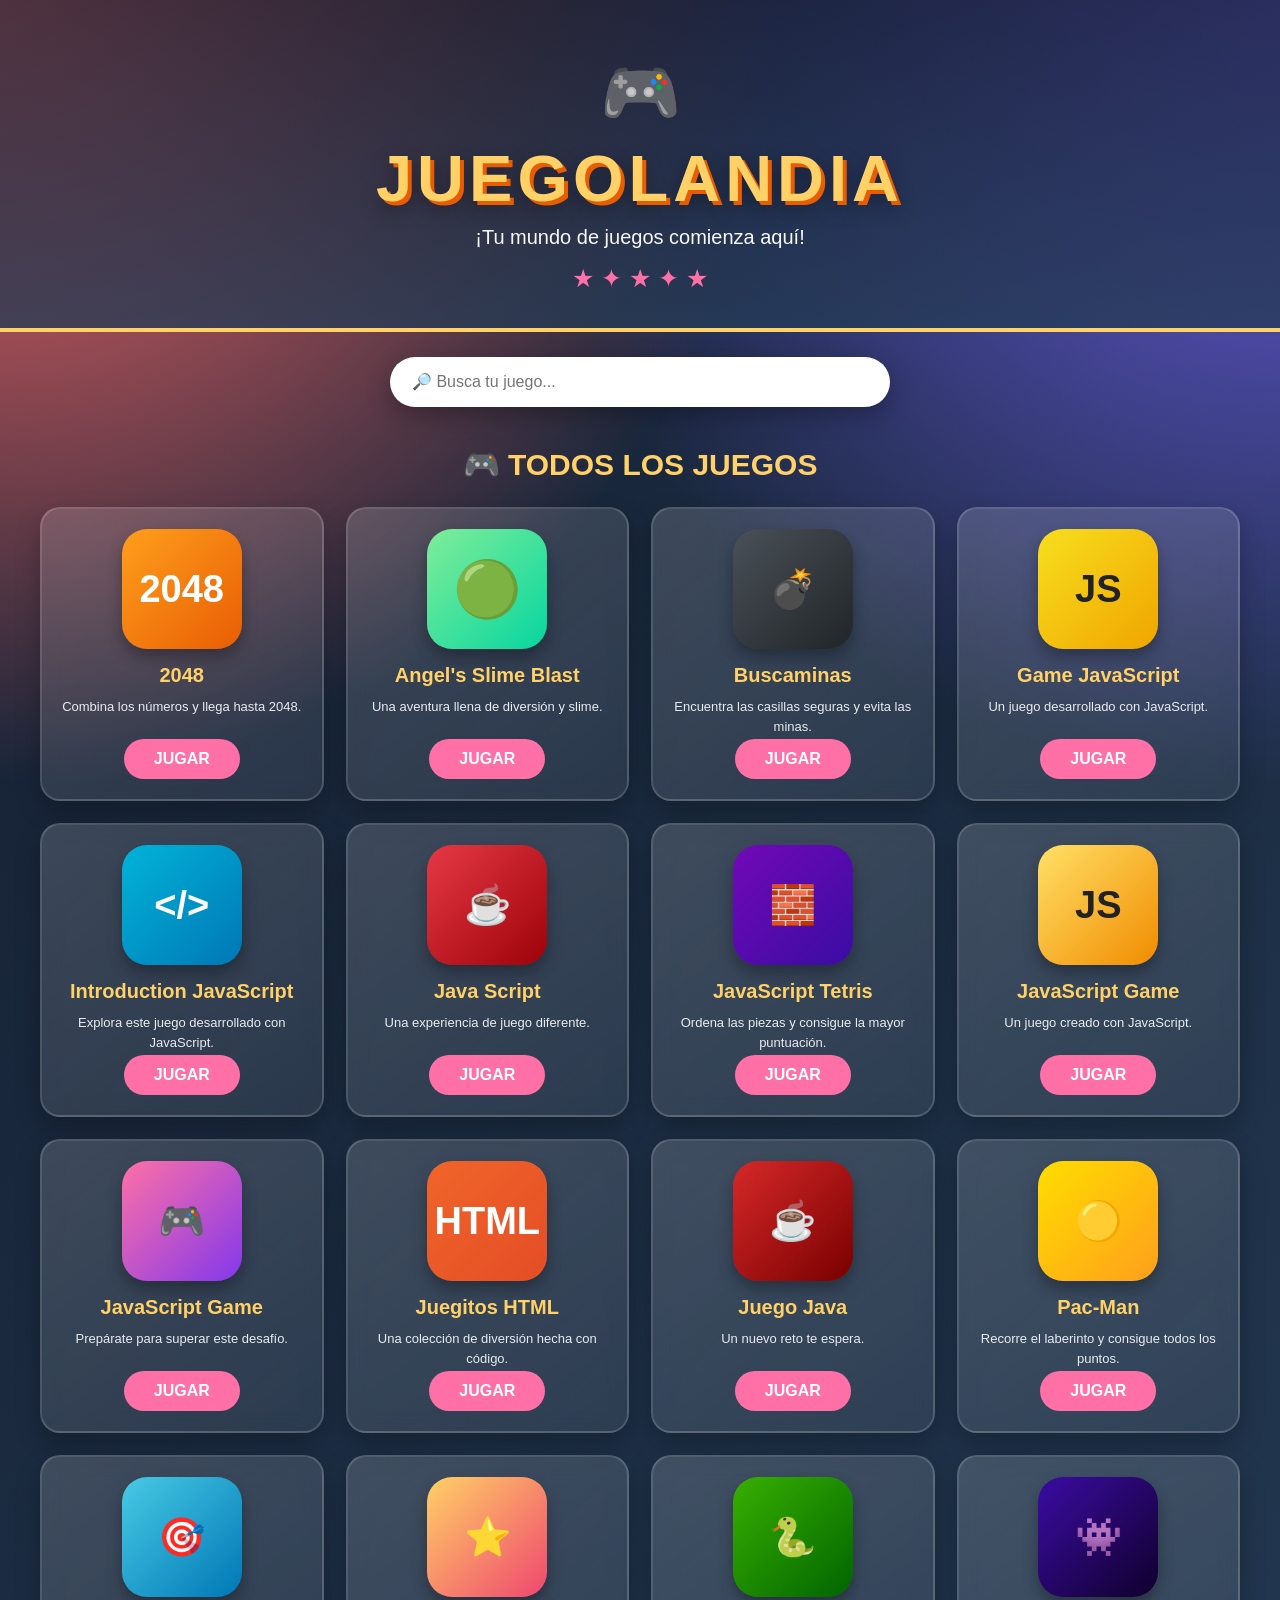
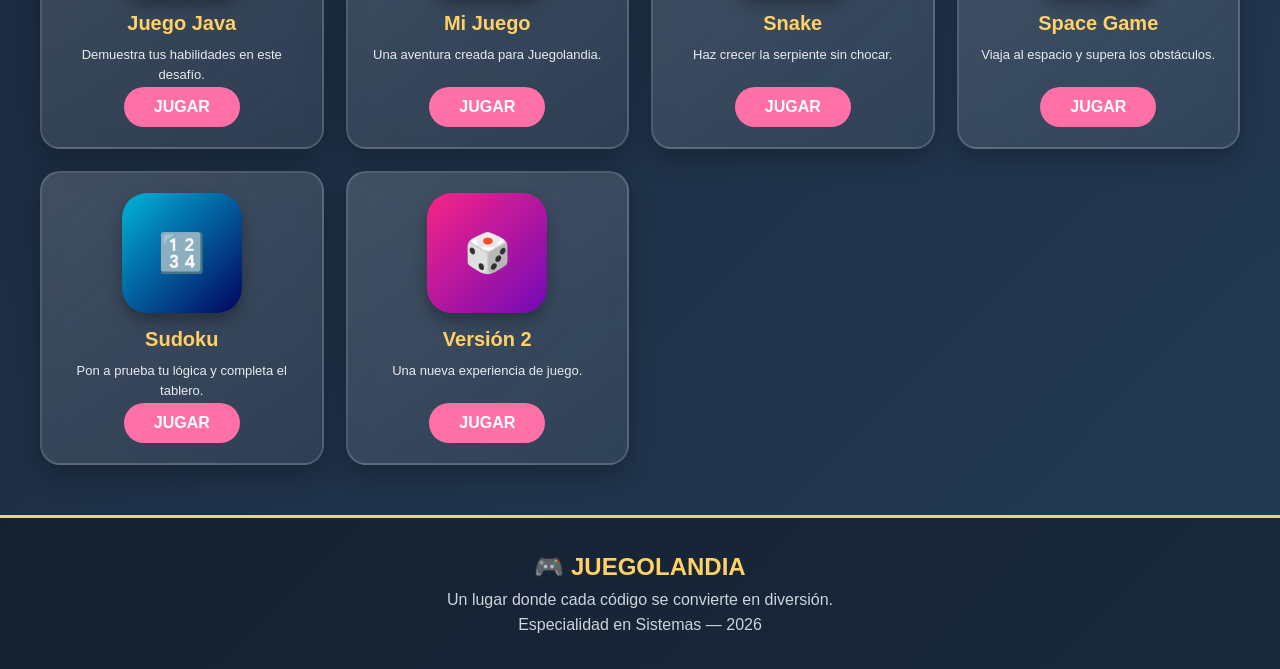
==== index.html @ 983cf113 "actualizacion" ====
<!DOCTYPE html>
<html lang="es">

<head>
    <meta charset="UTF-8">
    <meta name="viewport" content="width=device-width, initial-scale=1.0">

    <title>Juegolandia 🎮</title>

    <link rel="stylesheet" href="style.css">
</head>

<body>

    <!-- ENCABEZADO -->

    <header class="hero">

        <div class="logo">
            🎮
        </div>

        <h1>JUEGOLANDIA</h1>

        <p>
            ¡Tu mundo de juegos comienza aquí!
        </p>

        <div class="decoracion">
            ★ ✦ ★ ✦ ★
        </div>

    </header>


    <!-- BUSCADOR -->

    <section class="buscador">

        <input
            type="text"
            id="buscador"
            placeholder="🔎 Busca tu juego..."
            onkeyup="buscarJuego()"
        >

    </section>


    <!-- JUEGOS -->

    <main class="contenedor">

        <h2>🎮 TODOS LOS JUEGOS</h2>

        <div class="juegos" id="lista-juegos">


            <!-- 2048 -->

            <div class="juego">

                <div class="icono juego-2048">
                    2048
                </div>

                <h3>2048</h3>

                <p>Combina los números y llega hasta 2048.</p>

                <a href="2048_ver2-main/index.html">
                    JUGAR
                </a>

            </div>


            <!-- ANGEL'S SLIME BLAST -->

            <div class="juego">

                <div class="icono slime">
                    🟢
                </div>

                <h3>Angel's Slime Blast</h3>

                <p>Una aventura llena de diversión y slime.</p>

                <a href="Angel's_Slime_Blast-main/index.html">
                    JUGAR
                </a>

            </div>


            <!-- BUSCAMINAS -->

            <div class="juego">

                <div class="icono minas">
                    💣
                </div>

                <h3>Buscaminas</h3>

                <p>Encuentra las casillas seguras y evita las minas.</p>

                <a href="buscaminas-main/index.html">
                    JUGAR
                </a>

            </div>


            <!-- GAME JAVASCRIPT -->

            <div class="juego">

                <div class="icono javascript">
                    JS
                </div>

                <h3>Game JavaScript</h3>

                <p>Un juego desarrollado con JavaScript.</p>

                <a href="Game_JavaScript-main/index.html">
                    JUGAR
                </a>

            </div>


            <!-- INTRODUCTION JAVASCRIPT -->

            <div class="juego">

                <div class="icono codigo">
                    &lt;/&gt;
                </div>

                <h3>Introduction JavaScript</h3>

                <p>Explora este juego desarrollado con JavaScript.</p>

                <a href="introduction_java_script-main/index.html">
                    JUGAR
                </a>

            </div>


            <!-- JAVA SCRIPT -->

            <div class="juego">

                <div class="icono java">
                    ☕
                </div>

                <h3>Java Script</h3>

                <p>Una experiencia de juego diferente.</p>

                <a href="java_script-main/index.html">
                    JUGAR
                </a>

            </div>


            <!-- JAVASCRIPT TETRIS -->

            <div class="juego">

                <div class="icono tetris">
                    🧱
                </div>

                <h3>JavaScript Tetris</h3>

                <p>Ordena las piezas y consigue la mayor puntuación.</p>

                <a href="javascript_tetris-main/index.html">
                    JUGAR
                </a>

            </div>


            <!-- JAVASCRIPT -->

            <div class="juego">

                <div class="icono js">
                    JS
                </div>

                <h3>JavaScript Game</h3>

                <p>Un juego creado con JavaScript.</p>

                <a href="javascript-main/index.html">
                    JUGAR
                </a>

            </div>


            <!-- JAVASCRIPT GAME -->

            <div class="juego">

                <div class="icono gamer">
                    🎮
                </div>

                <h3>JavaScript Game</h3>

                <p>Prepárate para superar este desafío.</p>

                <a href="javascriptgame-main/index.html">
                    JUGAR
                </a>

            </div>


            <!-- JUEGITOS HTML -->

            <div class="juego">

                <div class="icono html">
                    HTML
                </div>

                <h3>Juegitos HTML</h3>

                <p>Una colección de diversión hecha con código.</p>

                <a href="juegitos_html-main/index.html">
                    JUGAR
                </a>

            </div>


            <!-- JUEGO JAVA -->

            <div class="juego">

                <div class="icono java2">
                    ☕
                </div>

                <h3>Juego Java</h3>

                <p>Un nuevo reto te espera.</p>

                <a href="juego_java-main/index.html">
                    JUGAR
                </a>

            </div>


            <!-- PACMAN -->

            <div class="juego">

                <div class="icono pacman">
                    🟡
                </div>

                <h3>Pac-Man</h3>

                <p>Recorre el laberinto y consigue todos los puntos.</p>

                <a href="juego_pacman-main/index.html">
                    JUGAR
                </a>

            </div>


            <!-- JUEGO JAVA -->

            <div class="juego">

                <div class="icono java3">
                    🎯
                </div>

                <h3>Juego Java</h3>

                <p>Demuestra tus habilidades en este desafío.</p>

                <a href="juego-java-main/index.html">
                    JUGAR
                </a>

            </div>


            <!-- MI JUEGO -->

            <div class="juego">

                <div class="icono mi-juego">
                    ⭐
                </div>

                <h3>Mi Juego</h3>

                <p>Una aventura creada para Juegolandia.</p>

                <a href="mi_juego-main/index.html">
                    JUGAR
                </a>

            </div>


            <!-- SNAKE -->

            <div class="juego">

                <div class="icono snake">
                    🐍
                </div>

                <h3>Snake</h3>

                <p>Haz crecer la serpiente sin chocar.</p>

                <a href="Snake-main/index.html">
                    JUGAR
                </a>

            </div>


            <!-- SPACE GAME -->

            <div class="juego">

                <div class="icono espacio">
                    👾
                </div>

                <h3>Space Game</h3>

                <p>Viaja al espacio y supera los obstáculos.</p>

                <a href="space_game-main/index.html">
                    JUGAR
                </a>

            </div>


            <!-- SUDOKU -->

            <div class="juego">

                <div class="icono sudoku">
                    🔢
                </div>

                <h3>Sudoku</h3>

                <p>Pon a prueba tu lógica y completa el tablero.</p>

                <a href="Sudoku-main/index.html">
                    JUGAR
                </a>

            </div>


            <!-- VERSION 2 -->

            <div class="juego">

                <div class="icono version">
                    🎲
                </div>

                <h3>Versión 2</h3>

                <p>Una nueva experiencia de juego.</p>

                <a href="version2_juego-main/index.html">
                    JUGAR
                </a>

            </div>


        </div>

    </main>


    <!-- PIE DE PÁGINA -->

    <footer>

        <h2>🎮 JUEGOLANDIA</h2>

        <p>
            Un lugar donde cada código se convierte en diversión.
        </p>

        <p>
            Especialidad en Sistemas — 2026
        </p>

    </footer>


    <script>

        function buscarJuego() {

            const texto =
                document
                .getElementById("buscador")
                .value
                .toLowerCase();

            const juegos =
                document.querySelectorAll(".juego");

            juegos.forEach(function(juego) {

                const nombre =
                    juego
                    .querySelector("h3")
                    .textContent
                    .toLowerCase();

                if (nombre.includes(texto)) {

                    juego.style.display = "flex";

                } else {

                    juego.style.display = "none";

                }

            });

        }

    </script>

</body>

</html>
---- style.css ----
* {
    margin: 0;
    padding: 0;
    box-sizing: border-box;
}


body {

    font-family: Arial, Helvetica, sans-serif;

    min-height: 100vh;

    background:

        radial-gradient(
            circle at top left,
            #ff6b6b,
            transparent 30%
        ),

        radial-gradient(
            circle at top right,
            #6c5ce7,
            transparent 30%
        ),

        linear-gradient(
            135deg,
            #141e30,
            #243b55
        );

    color: white;

}


/* =========================
   ENCABEZADO
========================= */

.hero {

    text-align: center;

    padding: 55px 20px 35px;

    background:

        linear-gradient(
            rgba(20, 30, 48, 0.75),
            rgba(36, 59, 85, 0.75)
        );

    border-bottom:

        4px solid #ffd166;

}


.logo {

    font-size: 65px;

    animation:

        flotar 2s infinite ease-in-out;

}


@keyframes flotar {

    0% {
        transform: translateY(0);
    }

    50% {
        transform: translateY(-10px);
    }

    100% {
        transform: translateY(0);
    }

}


.hero h1 {

    margin-top: 10px;

    font-size: 65px;

    font-weight: 900;

    letter-spacing: 5px;

    color: #ffd166;

    text-shadow:

        4px 4px 0 #e85d04,

        0 8px 20px rgba(0,0,0,0.4);

}


.hero p {

    margin-top: 10px;

    font-size: 20px;

    color: #f8f9fa;

}


.decoracion {

    margin-top: 15px;

    color: #ff70a6;

    font-size: 25px;

}


/* =========================
   BUSCADOR
========================= */

.buscador {

    display: flex;

    justify-content: center;

    padding: 25px 20px;

}


.buscador input {

    width: 500px;

    max-width: 95%;

    padding: 16px 22px;

    border: none;

    border-radius: 30px;

    outline: none;

    font-size: 16px;

    background: white;

    color: #263238;

    box-shadow:

        0 8px 25px rgba(0,0,0,0.3);

}


/* =========================
   CONTENEDOR
========================= */

.contenedor {

    width: 1200px;

    max-width: 94%;

    margin: auto;

}


.contenedor > h2 {

    text-align: center;

    margin: 15px 0 25px;

    font-size: 30px;

    color: #ffd166;

}


/* =========================
   GRID DE JUEGOS
========================= */

.juegos {

    display: grid;

    grid-template-columns:
        repeat(4, 1fr);

    gap: 22px;

}


/* =========================
   TARJETAS
========================= */

.juego {

    display: flex;

    flex-direction: column;

    align-items: center;

    text-align: center;

    padding: 20px;

    min-height: 290px;

    border-radius: 20px;

    background:

        linear-gradient(
            145deg,
            rgba(255,255,255,0.16),
            rgba(255,255,255,0.07)
        );

    border:

        2px solid rgba(255,255,255,0.15);

    backdrop-filter: blur(10px);

    box-shadow:

        0 10px 25px rgba(0,0,0,0.25);

    transition:

        transform 0.25s,

        box-shadow 0.25s,

        border 0.25s;

}


.juego:hover {

    transform:

        translateY(-10px)

        scale(1.03);

    border-color: #ffd166;

    box-shadow:

        0 18px 35px rgba(0,0,0,0.4),

        0 0 20px rgba(255,209,102,0.2);

}


/* =========================
   ICONOS
========================= */

.icono {

    width: 120px;

    height: 120px;

    border-radius: 25px;

    display: flex;

    justify-content: center;

    align-items: center;

    font-size: 38px;

    font-weight: 900;

    margin-bottom: 15px;

    box-shadow:

        0 8px 15px rgba(0,0,0,0.3);

}


/* COLORES */

.juego-2048 {

    background:
        linear-gradient(
            135deg,
            #ff9f1c,
            #e85d04
        );

}


.slime {

    background:
        linear-gradient(
            135deg,
            #80ed99,
            #06d6a0
        );

    font-size: 55px;

}


.minas {

    background:
        linear-gradient(
            135deg,
            #495057,
            #212529
        );

}


.javascript {

    background:
        linear-gradient(
            135deg,
            #f7df1e,
            #f0a500
        );

    color: #222;

}


.codigo {

    background:
        linear-gradient(
            135deg,
            #00b4d8,
            #0077b6
        );

}


.java {

    background:
        linear-gradient(
            135deg,
            #e63946,
            #9d0208
        );

}


.tetris {

    background:
        linear-gradient(
            135deg,
            #7209b7,
            #3a0ca3
        );

}


.js {

    background:
        linear-gradient(
            135deg,
            #ffe066,
            #f08c00
        );

    color: #222;

}


.gamer {

    background:
        linear-gradient(
            135deg,
            #ff70a6,
            #8338ec
        );

}


.html {

    background:
        linear-gradient(
            135deg,
            #f06529,
            #e44d26
        );

}


.java2 {

    background:
        linear-gradient(
            135deg,
            #d62828,
            #780000
        );

}


.pacman {

    background:
        linear-gradient(
            135deg,
            #ffdd00,
            #ff9f1c
        );

    color: #333;

}


.java3 {

    background:
        linear-gradient(
            135deg,
            #48cae4,
            #0077b6
        );

}


.mi-juego {

    background:
        linear-gradient(
            135deg,
            #ffd166,
            #ef476f
        );

}


.snake {

    background:
        linear-gradient(
            135deg,
            #38b000,
            #006400
        );

}


.espacio {

    background:
        linear-gradient(
            135deg,
            #3a0ca3,
            #10002b
        );

}


.sudoku {

    background:
        linear-gradient(
            135deg,
            #00b4d8,
            #03045e
        );

}


.version {

    background:
        linear-gradient(
            135deg,
            #f72585,
            #7209b7
        );

}


/* =========================
   TEXTO DE TARJETAS
========================= */

.juego h3 {

    font-size: 20px;

    color: #ffd166;

    margin-bottom: 10px;

}


.juego p {

    font-size: 13px;

    color: #e9ecef;

    line-height: 1.5;

    min-height: 42px;

}


/* =========================
   BOTÓN JUGAR
========================= */

.juego a {

    display: inline-block;

    margin-top: auto;

    padding: 11px 30px;

    border-radius: 25px;

    background: #ff70a6;

    color: white;

    text-decoration: none;

    font-weight: bold;

    transition: 0.2s;

}


.juego a:hover {

    background: #ffd166;

    color: #222;

    transform: scale(1.08);

}


/* =========================
   FOOTER
========================= */

footer {

    margin-top: 50px;

    padding: 35px 20px;

    text-align: center;

    background: rgba(0,0,0,0.3);

    border-top: 3px solid #ffd166;

}


footer h2 {

    color: #ffd166;

    margin-bottom: 10px;

}


footer p {

    color: #ced4da;

    margin-top: 7px;

}


/* =========================
   RESPONSIVE
========================= */

@media (max-width: 1000px) {

    .juegos {

        grid-template-columns:
            repeat(3, 1fr);

    }

}


@media (max-width: 750px) {

    .juegos {

        grid-template-columns:
            repeat(2, 1fr);

    }

    .hero h1 {

        font-size: 45px;

    }

}


@media (max-width: 500px) {

    .juegos {

        grid-template-columns: 1fr;

    }

    .hero h1 {

        font-size: 38px;

    }

}
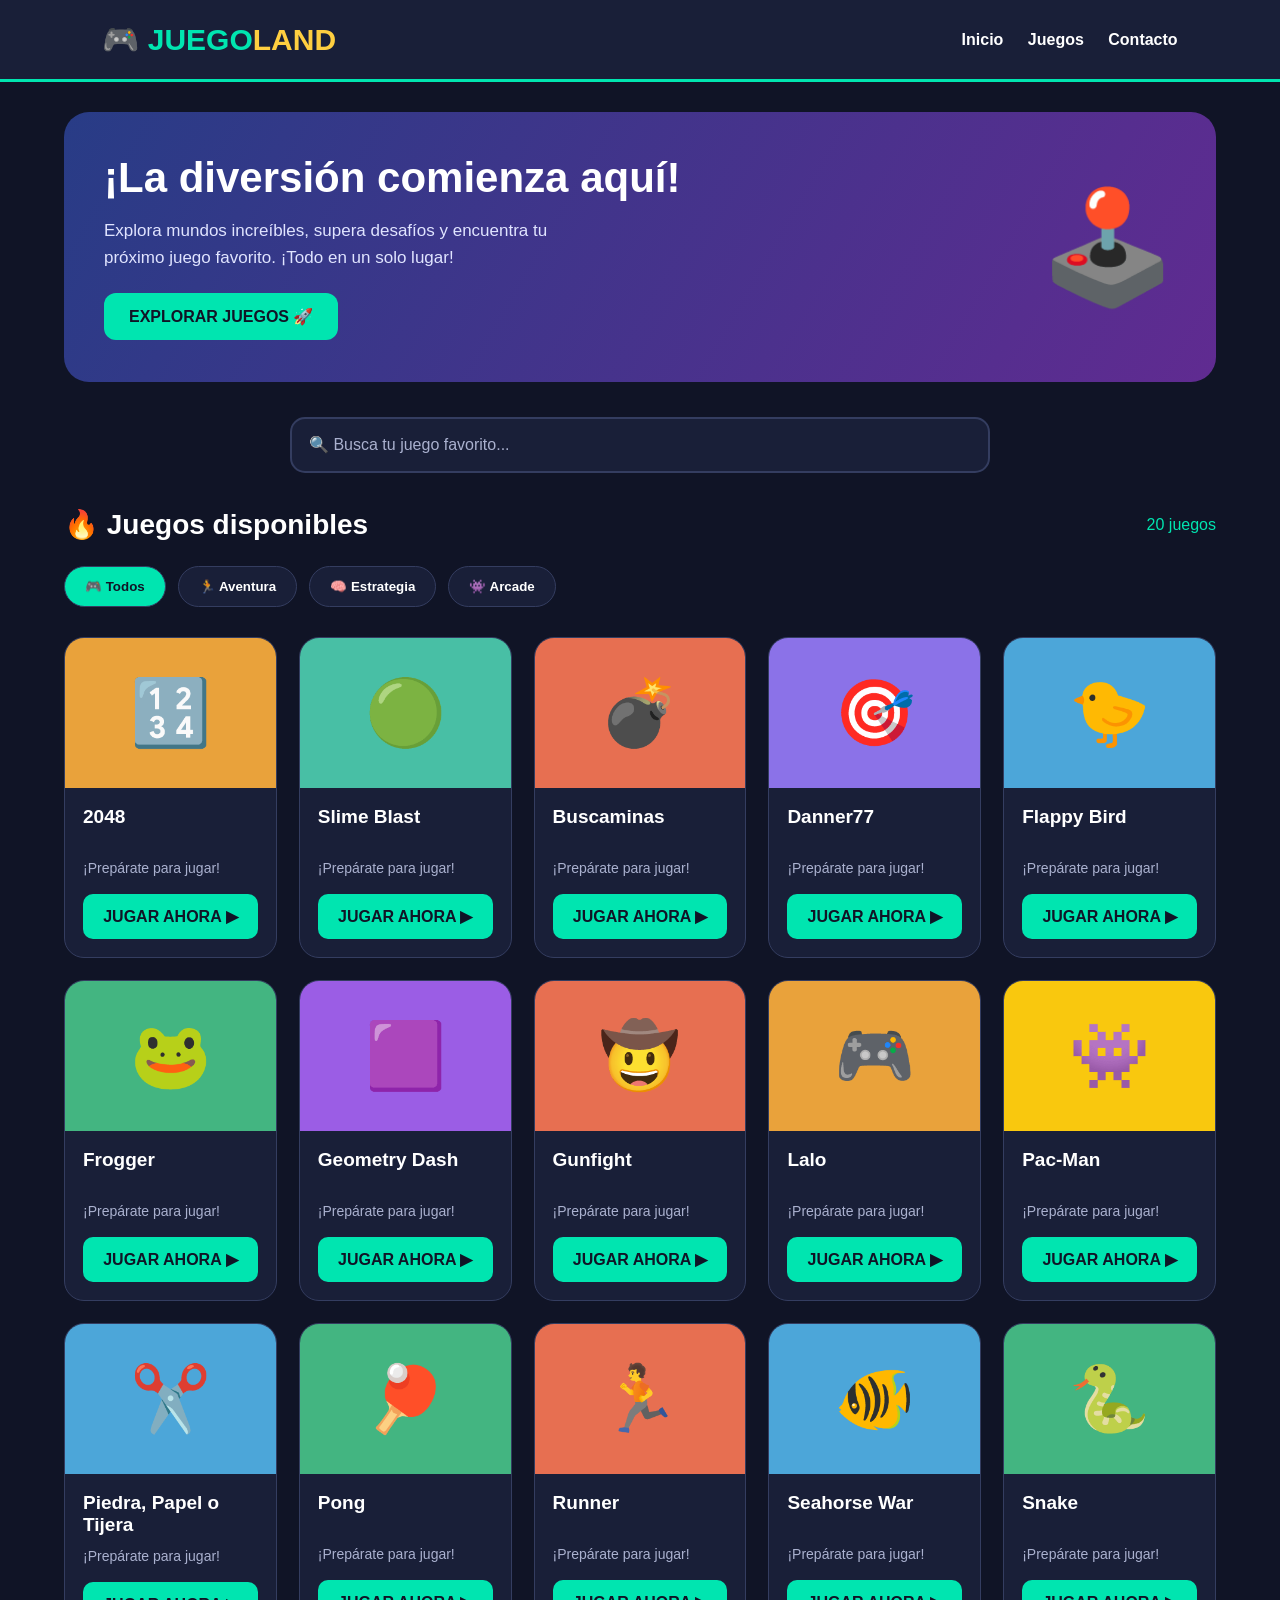
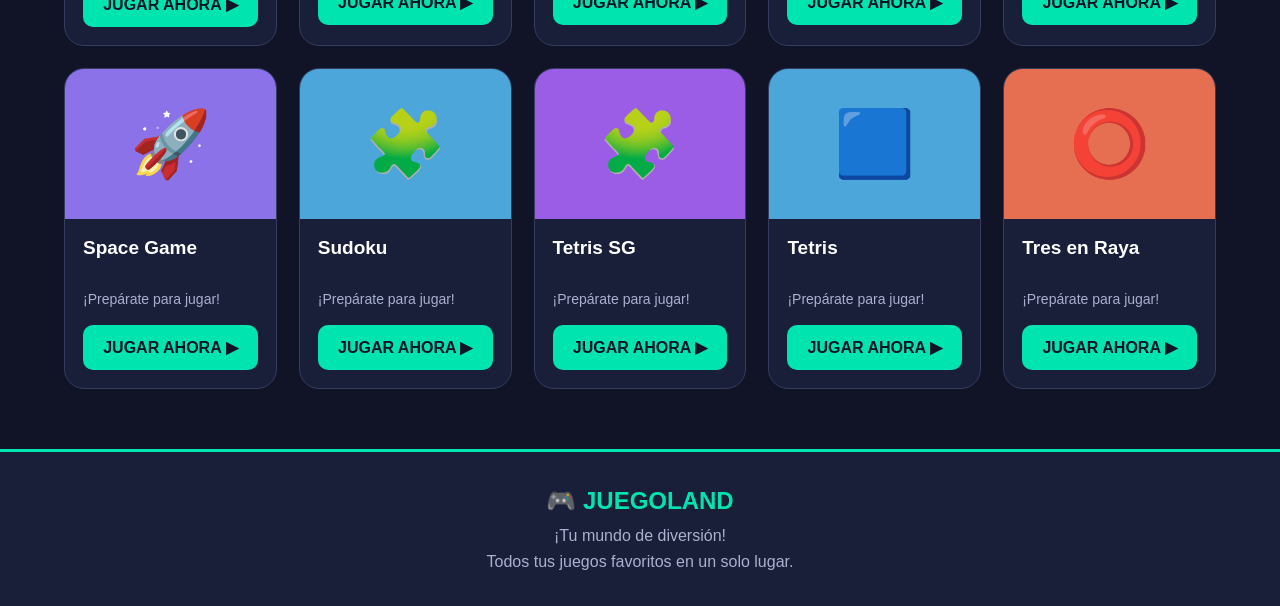
==== commit 61862ad6: "act" ====
--- a/index.html
+++ b/index.html
@@ -1,462 +1,547 @@
+
 <!DOCTYPE html>
 <html lang="es">
-
 <head>
-    <meta charset="UTF-8">
-    <meta name="viewport" content="width=device-width, initial-scale=1.0">
-
-    <title>Juegolandia 🎮</title>
-
-    <link rel="stylesheet" href="style.css">
+<meta charset="UTF-8">
+<meta name="viewport" content="width=device-width, initial-scale=1.0">
+
+<title>Juegoland - Zona Gamer</title>
+
+<style>
+* {
+    margin: 0;
+    padding: 0;
+    box-sizing: border-box;
+}
+
+body {
+    font-family: Arial, sans-serif;
+    background: #101426;
+    color: white;
+}
+
+/* ENCABEZADO */
+
+header {
+    background: #191f38;
+    padding: 22px 8%;
+    display: flex;
+    justify-content: space-between;
+    align-items: center;
+    flex-wrap: wrap;
+    gap: 15px;
+    border-bottom: 3px solid #00e5b0;
+}
+
+.logo {
+    font-size: 30px;
+    font-weight: bold;
+    color: #00e5b0;
+}
+
+.logo span {
+    color: #ffcf40;
+}
+
+header a {
+    color: white;
+    text-decoration: none;
+    margin-left: 20px;
+    font-weight: bold;
+}
+
+header a:hover {
+    color: #00e5b0;
+}
+
+/* PORTADA */
+
+.portada {
+    margin: 30px auto;
+    width: 90%;
+    max-width: 1250px;
+    min-height: 270px;
+    border-radius: 25px;
+    padding: 40px;
+    background: linear-gradient(120deg, #283c86, #602b91);
+    display: flex;
+    align-items: center;
+    justify-content: space-between;
+    gap: 20px;
+    overflow: hidden;
+}
+
+.portada h1 {
+    font-size: 42px;
+    margin-bottom: 15px;
+}
+
+.portada p {
+    color: #e0e4ff;
+    font-size: 17px;
+    line-height: 1.6;
+    max-width: 500px;
+}
+
+.portada button {
+    margin-top: 22px;
+    padding: 14px 25px;
+    background: #00e5b0;
+    color: #101426;
+    border: none;
+    border-radius: 12px;
+    font-weight: bold;
+    font-size: 16px;
+    cursor: pointer;
+}
+
+.portada button:hover {
+    background: #ffcf40;
+}
+
+.portada .decoracion {
+    font-size: 110px;
+}
+
+/* BUSCADOR */
+
+.busqueda {
+    width: 90%;
+    max-width: 700px;
+    margin: 35px auto;
+}
+
+input {
+    width: 100%;
+    padding: 17px;
+    border: 2px solid #343d60;
+    border-radius: 15px;
+    background: #191f38;
+    color: white;
+    font-size: 16px;
+    outline: none;
+}
+
+input:focus {
+    border-color: #00e5b0;
+}
+
+input::placeholder {
+    color: #aab1cf;
+}
+
+/* CONTENIDO */
+
+.contenido {
+    width: 90%;
+    max-width: 1250px;
+    margin: auto;
+}
+
+.titulo {
+    display: flex;
+    justify-content: space-between;
+    align-items: center;
+    flex-wrap: wrap;
+    gap: 12px;
+    margin-bottom: 25px;
+}
+
+.titulo h2 {
+    font-size: 28px;
+}
+
+.titulo span {
+    color: #00e5b0;
+}
+
+/* CATEGORIAS */
+
+.categorias {
+    display: flex;
+    flex-wrap: wrap;
+    gap: 12px;
+    margin-bottom: 30px;
+}
+
+.categorias button {
+    padding: 12px 20px;
+    border: 1px solid #343d60;
+    border-radius: 25px;
+    background: #191f38;
+    color: white;
+    cursor: pointer;
+    font-weight: bold;
+}
+
+.categorias button:hover,
+.categorias button.activo {
+    background: #00e5b0;
+    color: #101426;
+}
+
+/* TARJETAS */
+
+.juegos {
+    display: grid;
+    grid-template-columns: repeat(
+        auto-fit,
+        minmax(200px, 1fr)
+    );
+    gap: 22px;
+}
+
+.tarjeta {
+    background: #191f38;
+    border: 1px solid #343d60;
+    border-radius: 20px;
+    overflow: hidden;
+    transition: 0.3s;
+}
+
+.tarjeta:hover {
+    transform: translateY(-7px);
+    border-color: #00e5b0;
+    box-shadow: 0 10px 25px #00e5b020;
+}
+
+.imagen {
+    height: 150px;
+    display: flex;
+    align-items: center;
+    justify-content: center;
+    font-size: 65px;
+    background: var(--color);
+}
+
+.info {
+    padding: 18px;
+}
+
+.info h3 {
+    font-size: 19px;
+    margin-bottom: 12px;
+    min-height: 42px;
+}
+
+.info p {
+    color: #aab1cf;
+    font-size: 14px;
+    margin-bottom: 18px;
+}
+
+.boton {
+    display: block;
+    text-align: center;
+    text-decoration: none;
+    background: #00e5b0;
+    color: #101426;
+    padding: 13px;
+    border-radius: 10px;
+    font-weight: bold;
+}
+
+.boton:hover {
+    background: #ffcf40;
+}
+
+/* MENSAJE */
+
+#mensaje {
+    display: none;
+    text-align: center;
+    padding: 35px;
+    color: #ffcf40;
+}
+
+/* PIE */
+
+footer {
+    margin-top: 60px;
+    padding: 35px 15px;
+    background: #191f38;
+    text-align: center;
+    border-top: 3px solid #00e5b0;
+}
+
+footer h2 {
+    color: #00e5b0;
+    margin-bottom: 12px;
+}
+
+footer p {
+    color: #aab1cf;
+    margin-top: 8px;
+}
+
+/* CELULARES */
+
+@media (max-width: 600px) {
+    header {
+        padding: 20px;
+    }
+
+    header nav {
+        width: 100%;
+    }
+
+    header a {
+        margin: 0 12px 0 0;
+    }
+
+    .portada {
+        padding: 25px;
+        min-height: 230px;
+    }
+
+    .portada h1 {
+        font-size: 30px;
+    }
+
+    .portada .decoracion {
+        font-size: 55px;
+    }
+
+    .titulo h2 {
+        font-size: 23px;
+    }
+
+    .juegos {
+        grid-template-columns: repeat(2, 1fr);
+        gap: 12px;
+    }
+
+    .imagen {
+        height: 110px;
+        font-size: 45px;
+    }
+
+    .info {
+        padding: 12px;
+    }
+
+    .info h3 {
+        font-size: 16px;
+    }
+
+    .info p {
+        font-size: 12px;
+    }
+}
+</style>
 </head>
 
 <body>
 
-    <!-- ENCABEZADO -->
-
-    <header class="hero">
-
-        <div class="logo">
-            🎮
-        </div>
-
-        <h1>JUEGOLANDIA</h1>
+<header>
+
+    <div class="logo">
+        🎮 JUEGO<span>LAND</span>
+    </div>
+
+    <nav>
+        <a href="#">Inicio</a>
+        <a href="#juegos">Juegos</a>
+        <a href="#contacto">Contacto</a>
+    </nav>
+
+</header>
+
+<section class="portada">
+
+    <div>
+        <h1>¡La diversión comienza aquí!</h1>
 
         <p>
-            ¡Tu mundo de juegos comienza aquí!
+            Explora mundos increíbles, supera desafíos
+            y encuentra tu próximo juego favorito.
+            ¡Todo en un solo lugar!
         </p>
 
-        <div class="decoracion">
-            ★ ✦ ★ ✦ ★
-        </div>
-
-    </header>
-
-
-    <!-- BUSCADOR -->
-
-    <section class="buscador">
-
-        <input
-            type="text"
-            id="buscador"
-            placeholder="🔎 Busca tu juego..."
-            onkeyup="buscarJuego()"
-        >
-
-    </section>
-
-
-    <!-- JUEGOS -->
-
-    <main class="contenedor">
-
-        <h2>🎮 TODOS LOS JUEGOS</h2>
-
-        <div class="juegos" id="lista-juegos">
-
-
-            <!-- 2048 -->
-
-            <div class="juego">
-
-                <div class="icono juego-2048">
-                    2048
+        <button onclick="irJuegos()">
+            EXPLORAR JUEGOS 🚀
+        </button>
+    </div>
+
+    <div class="decoracion">🕹️</div>
+
+</section>
+
+<div class="busqueda">
+    <input
+        type="text"
+        id="buscar"
+        placeholder="🔍 Busca tu juego favorito..."
+        oninput="mostrarJuegos()"
+    >
+</div>
+
+<main class="contenido" id="juegos">
+
+    <div class="titulo">
+        <h2>🔥 Juegos disponibles</h2>
+        <span id="cantidad"></span>
+    </div>
+
+    <div class="categorias">
+        <button class="activo" onclick="filtrar('Todos', this)">
+            🎮 Todos
+        </button>
+
+        <button onclick="filtrar('Aventura', this)">
+            🏃 Aventura
+        </button>
+
+        <button onclick="filtrar('Estrategia', this)">
+            🧠 Estrategia
+        </button>
+
+        <button onclick="filtrar('Arcade', this)">
+            👾 Arcade
+        </button>
+    </div>
+
+    <div class="juegos" id="listaJuegos"></div>
+
+    <p id="mensaje">
+        No encontramos ese juego. 😢
+    </p>
+
+</main>
+
+<footer id="contacto">
+    <h2>🎮 JUEGOLAND</h2>
+    <p>¡Tu mundo de diversión!</p>
+    <p>Todos tus juegos favoritos en un solo lugar.</p>
+</footer>
+
+<script>
+
+// NOMBRE, CARPETA, ICONO, COLOR, CATEGORIA
+
+const juegos = [
+
+["2048","2048_ver2-main","🔢","#e9a23b","Estrategia"],
+["Slime Blast","Angelo-s_Slime_Blast-main","🟢","#48bfa5","Arcade"],
+["Buscaminas","buscaminas-main","💣","#e76f51","Estrategia"],
+["Danner77","Danner77-main","🎯","#8b72e8","Arcade"],
+["Flappy Bird","FlappyBird-main","🐤","#4ca6d9","Arcade"],
+["Frogger","frogger-main","🐸","#43b581","Aventura"],
+["Geometry Dash","GeometryDash-main","🟪","#9b5de5","Arcade"],
+["Gunfight","gunfight-main","🤠","#e76f51","Arcade"],
+["Lalo","Lalo-main","🎮","#e9a23b","Aventura"],
+["Pac-Man","pacman-main","👾","#f9c80e","Arcade"],
+["Piedra, Papel o Tijera","piedra,papel,tijera-main","✂️","#4ca6d9","Arcade"],
+["Pong","pong-main","🏓","#43b581","Arcade"],
+["Runner","Runner-main","🏃","#e76f51","Aventura"],
+["Seahorse War","SeahorseWar-main","🐠","#4ca6d9","Aventura"],
+["Snake","Snake-main","🐍","#43b581","Arcade"],
+["Space Game","space_game-main","🚀","#8b72e8","Aventura"],
+["Sudoku","Sudoku-main","🧩","#4ca6d9","Estrategia"],
+["Tetris SG","Tetris.SG-main","🧩","#9b5de5","Estrategia"],
+["Tetris","tetris-main","🟦","#4ca6d9","Estrategia"],
+["Tres en Raya","tresenraya-main","⭕","#e76f51","Estrategia"]
+
+];
+
+let categoriaActual = "Todos";
+
+// MOSTRAR JUEGOS
+
+function mostrarJuegos() {
+
+    let texto = document.getElementById("buscar")
+        .value.toLowerCase();
+
+    let lista = juegos.filter(function(juego) {
+
+        let coincideNombre =
+            juego[0].toLowerCase().includes(texto);
+
+        let coincideCategoria =
+            categoriaActual === "Todos" ||
+            juego[4] === categoriaActual;
+
+        return coincideNombre && coincideCategoria;
+
+    });
+
+    let contenido = "";
+
+    lista.forEach(function(juego) {
+
+        contenido += `
+            <div class="tarjeta">
+
+                <div class="imagen"
+                     style="--color:${juego[3]}">
+
+                    ${juego[2]}
+
                 </div>
 
-                <h3>2048</h3>
-
-                <p>Combina los números y llega hasta 2048.</p>
-
-                <a href="2048_ver2-main/index.html">
-                    JUGAR
-                </a>
+                <div class="info">
+
+                    <h3>${juego[0]}</h3>
+
+                    <p>¡Prepárate para jugar!</p>
+
+                    <a class="boton"
+                       href="./${juego[1]}/index.html">
+
+                       JUGAR AHORA ▶
+
+                    </a>
+
+                </div>
 
             </div>
-
-
-            <!-- ANGEL'S SLIME BLAST -->
-
-            <div class="juego">
-
-                <div class="icono slime">
-                    🟢
-                </div>
-
-                <h3>Angel's Slime Blast</h3>
-
-                <p>Una aventura llena de diversión y slime.</p>
-
-                <a href="Angel's_Slime_Blast-main/index.html">
-                    JUGAR
-                </a>
-
-            </div>
-
-
-            <!-- BUSCAMINAS -->
-
-            <div class="juego">
-
-                <div class="icono minas">
-                    💣
-                </div>
-
-                <h3>Buscaminas</h3>
-
-                <p>Encuentra las casillas seguras y evita las minas.</p>
-
-                <a href="buscaminas-main/index.html">
-                    JUGAR
-                </a>
-
-            </div>
-
-
-            <!-- GAME JAVASCRIPT -->
-
-            <div class="juego">
-
-                <div class="icono javascript">
-                    JS
-                </div>
-
-                <h3>Game JavaScript</h3>
-
-                <p>Un juego desarrollado con JavaScript.</p>
-
-                <a href="Game_JavaScript-main/index.html">
-                    JUGAR
-                </a>
-
-            </div>
-
-
-            <!-- INTRODUCTION JAVASCRIPT -->
-
-            <div class="juego">
-
-                <div class="icono codigo">
-                    &lt;/&gt;
-                </div>
-
-                <h3>Introduction JavaScript</h3>
-
-                <p>Explora este juego desarrollado con JavaScript.</p>
-
-                <a href="introduction_java_script-main/index.html">
-                    JUGAR
-                </a>
-
-            </div>
-
-
-            <!-- JAVA SCRIPT -->
-
-            <div class="juego">
-
-                <div class="icono java">
-                    ☕
-                </div>
-
-                <h3>Java Script</h3>
-
-                <p>Una experiencia de juego diferente.</p>
-
-                <a href="java_script-main/index.html">
-                    JUGAR
-                </a>
-
-            </div>
-
-
-            <!-- JAVASCRIPT TETRIS -->
-
-            <div class="juego">
-
-                <div class="icono tetris">
-                    🧱
-                </div>
-
-                <h3>JavaScript Tetris</h3>
-
-                <p>Ordena las piezas y consigue la mayor puntuación.</p>
-
-                <a href="javascript_tetris-main/index.html">
-                    JUGAR
-                </a>
-
-            </div>
-
-
-            <!-- JAVASCRIPT -->
-
-            <div class="juego">
-
-                <div class="icono js">
-                    JS
-                </div>
-
-                <h3>JavaScript Game</h3>
-
-                <p>Un juego creado con JavaScript.</p>
-
-                <a href="javascript-main/index.html">
-                    JUGAR
-                </a>
-
-            </div>
-
-
-            <!-- JAVASCRIPT GAME -->
-
-            <div class="juego">
-
-                <div class="icono gamer">
-                    🎮
-                </div>
-
-                <h3>JavaScript Game</h3>
-
-                <p>Prepárate para superar este desafío.</p>
-
-                <a href="javascriptgame-main/index.html">
-                    JUGAR
-                </a>
-
-            </div>
-
-
-            <!-- JUEGITOS HTML -->
-
-            <div class="juego">
-
-                <div class="icono html">
-                    HTML
-                </div>
-
-                <h3>Juegitos HTML</h3>
-
-                <p>Una colección de diversión hecha con código.</p>
-
-                <a href="juegitos_html-main/index.html">
-                    JUGAR
-                </a>
-
-            </div>
-
-
-            <!-- JUEGO JAVA -->
-
-            <div class="juego">
-
-                <div class="icono java2">
-                    ☕
-                </div>
-
-                <h3>Juego Java</h3>
-
-                <p>Un nuevo reto te espera.</p>
-
-                <a href="juego_java-main/index.html">
-                    JUGAR
-                </a>
-
-            </div>
-
-
-            <!-- PACMAN -->
-
-            <div class="juego">
-
-                <div class="icono pacman">
-                    🟡
-                </div>
-
-                <h3>Pac-Man</h3>
-
-                <p>Recorre el laberinto y consigue todos los puntos.</p>
-
-                <a href="juego_pacman-main/index.html">
-                    JUGAR
-                </a>
-
-            </div>
-
-
-            <!-- JUEGO JAVA -->
-
-            <div class="juego">
-
-                <div class="icono java3">
-                    🎯
-                </div>
-
-                <h3>Juego Java</h3>
-
-                <p>Demuestra tus habilidades en este desafío.</p>
-
-                <a href="juego-java-main/index.html">
-                    JUGAR
-                </a>
-
-            </div>
-
-
-            <!-- MI JUEGO -->
-
-            <div class="juego">
-
-                <div class="icono mi-juego">
-                    ⭐
-                </div>
-
-                <h3>Mi Juego</h3>
-
-                <p>Una aventura creada para Juegolandia.</p>
-
-                <a href="mi_juego-main/index.html">
-                    JUGAR
-                </a>
-
-            </div>
-
-
-            <!-- SNAKE -->
-
-            <div class="juego">
-
-                <div class="icono snake">
-                    🐍
-                </div>
-
-                <h3>Snake</h3>
-
-                <p>Haz crecer la serpiente sin chocar.</p>
-
-                <a href="Snake-main/index.html">
-                    JUGAR
-                </a>
-
-            </div>
-
-
-            <!-- SPACE GAME -->
-
-            <div class="juego">
-
-                <div class="icono espacio">
-                    👾
-                </div>
-
-                <h3>Space Game</h3>
-
-                <p>Viaja al espacio y supera los obstáculos.</p>
-
-                <a href="space_game-main/index.html">
-                    JUGAR
-                </a>
-
-            </div>
-
-
-            <!-- SUDOKU -->
-
-            <div class="juego">
-
-                <div class="icono sudoku">
-                    🔢
-                </div>
-
-                <h3>Sudoku</h3>
-
-                <p>Pon a prueba tu lógica y completa el tablero.</p>
-
-                <a href="Sudoku-main/index.html">
-                    JUGAR
-                </a>
-
-            </div>
-
-
-            <!-- VERSION 2 -->
-
-            <div class="juego">
-
-                <div class="icono version">
-                    🎲
-                </div>
-
-                <h3>Versión 2</h3>
-
-                <p>Una nueva experiencia de juego.</p>
-
-                <a href="version2_juego-main/index.html">
-                    JUGAR
-                </a>
-
-            </div>
-
-
-        </div>
-
-    </main>
-
-
-    <!-- PIE DE PÁGINA -->
-
-    <footer>
-
-        <h2>🎮 JUEGOLANDIA</h2>
-
-        <p>
-            Un lugar donde cada código se convierte en diversión.
-        </p>
-
-        <p>
-            Especialidad en Sistemas — 2026
-        </p>
-
-    </footer>
-
-
-    <script>
-
-        function buscarJuego() {
-
-            const texto =
-                document
-                .getElementById("buscador")
-                .value
-                .toLowerCase();
-
-            const juegos =
-                document.querySelectorAll(".juego");
-
-            juegos.forEach(function(juego) {
-
-                const nombre =
-                    juego
-                    .querySelector("h3")
-                    .textContent
-                    .toLowerCase();
-
-                if (nombre.includes(texto)) {
-
-                    juego.style.display = "flex";
-
-                } else {
-
-                    juego.style.display = "none";
-
-                }
-
-            });
-
-        }
-
-    </script>
+        `;
+
+    });
+
+    document.getElementById("listaJuegos").innerHTML =
+        contenido;
+
+    document.getElementById("cantidad").textContent =
+        lista.length + " juegos";
+
+    document.getElementById("mensaje").style.display =
+        lista.length === 0 ? "block" : "none";
+
+}
+
+// FILTRAR CATEGORIAS
+
+function filtrar(categoria, boton) {
+
+    categoriaActual = categoria;
+
+    document.querySelectorAll(".categorias button")
+        .forEach(function(b) {
+            b.classList.remove("activo");
+        });
+
+    boton.classList.add("activo");
+
+    mostrarJuegos();
+
+}
+
+// IR A LOS JUEGOS
+
+function irJuegos() {
+
+    document.getElementById("juegos")
+        .scrollIntoView({ behavior: "smooth" });
+
+}
+
+// INICIAR
+
+mostrarJuegos();
+
+</script>
 
 </body>
-
 </html>
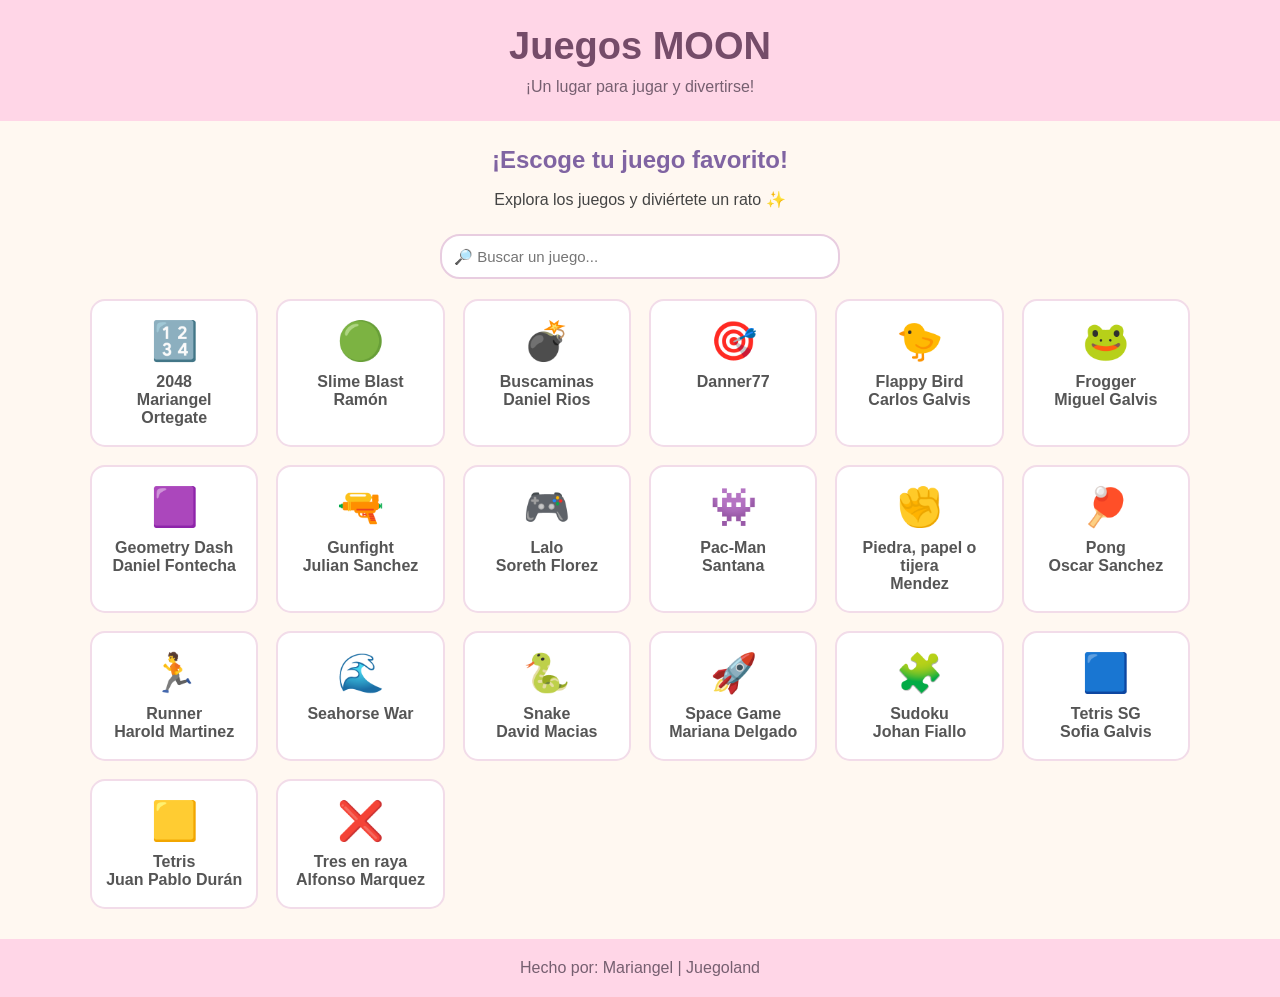
==== commit ace0b1fd: "act" ====
--- a/index.html
+++ b/index.html
@@ -2,546 +2,286 @@
 <!DOCTYPE html>
 <html lang="es">
 <head>
-<meta charset="UTF-8">
-<meta name="viewport" content="width=device-width, initial-scale=1.0">
-
-<title>Juegoland - Zona Gamer</title>
-
-<style>
-* {
-    margin: 0;
-    padding: 0;
-    box-sizing: border-box;
-}
-
-body {
-    font-family: Arial, sans-serif;
-    background: #101426;
-    color: white;
-}
-
-/* ENCABEZADO */
-
-header {
-    background: #191f38;
-    padding: 22px 8%;
-    display: flex;
-    justify-content: space-between;
-    align-items: center;
-    flex-wrap: wrap;
-    gap: 15px;
-    border-bottom: 3px solid #00e5b0;
-}
-
-.logo {
-    font-size: 30px;
-    font-weight: bold;
-    color: #00e5b0;
-}
-
-.logo span {
-    color: #ffcf40;
-}
-
-header a {
-    color: white;
-    text-decoration: none;
-    margin-left: 20px;
-    font-weight: bold;
-}
-
-header a:hover {
-    color: #00e5b0;
-}
-
-/* PORTADA */
-
-.portada {
-    margin: 30px auto;
-    width: 90%;
-    max-width: 1250px;
-    min-height: 270px;
-    border-radius: 25px;
-    padding: 40px;
-    background: linear-gradient(120deg, #283c86, #602b91);
-    display: flex;
-    align-items: center;
-    justify-content: space-between;
-    gap: 20px;
-    overflow: hidden;
-}
-
-.portada h1 {
-    font-size: 42px;
-    margin-bottom: 15px;
-}
-
-.portada p {
-    color: #e0e4ff;
-    font-size: 17px;
-    line-height: 1.6;
-    max-width: 500px;
-}
-
-.portada button {
-    margin-top: 22px;
-    padding: 14px 25px;
-    background: #00e5b0;
-    color: #101426;
-    border: none;
-    border-radius: 12px;
-    font-weight: bold;
-    font-size: 16px;
-    cursor: pointer;
-}
-
-.portada button:hover {
-    background: #ffcf40;
-}
-
-.portada .decoracion {
-    font-size: 110px;
-}
-
-/* BUSCADOR */
-
-.busqueda {
-    width: 90%;
-    max-width: 700px;
-    margin: 35px auto;
-}
-
-input {
-    width: 100%;
-    padding: 17px;
-    border: 2px solid #343d60;
-    border-radius: 15px;
-    background: #191f38;
-    color: white;
-    font-size: 16px;
-    outline: none;
-}
-
-input:focus {
-    border-color: #00e5b0;
-}
-
-input::placeholder {
-    color: #aab1cf;
-}
-
-/* CONTENIDO */
-
-.contenido {
-    width: 90%;
-    max-width: 1250px;
-    margin: auto;
-}
-
-.titulo {
-    display: flex;
-    justify-content: space-between;
-    align-items: center;
-    flex-wrap: wrap;
-    gap: 12px;
-    margin-bottom: 25px;
-}
-
-.titulo h2 {
-    font-size: 28px;
-}
-
-.titulo span {
-    color: #00e5b0;
-}
-
-/* CATEGORIAS */
-
-.categorias {
-    display: flex;
-    flex-wrap: wrap;
-    gap: 12px;
-    margin-bottom: 30px;
-}
-
-.categorias button {
-    padding: 12px 20px;
-    border: 1px solid #343d60;
-    border-radius: 25px;
-    background: #191f38;
-    color: white;
-    cursor: pointer;
-    font-weight: bold;
-}
-
-.categorias button:hover,
-.categorias button.activo {
-    background: #00e5b0;
-    color: #101426;
-}
-
-/* TARJETAS */
-
-.juegos {
-    display: grid;
-    grid-template-columns: repeat(
-        auto-fit,
-        minmax(200px, 1fr)
-    );
-    gap: 22px;
-}
-
-.tarjeta {
-    background: #191f38;
-    border: 1px solid #343d60;
-    border-radius: 20px;
-    overflow: hidden;
-    transition: 0.3s;
-}
-
-.tarjeta:hover {
-    transform: translateY(-7px);
-    border-color: #00e5b0;
-    box-shadow: 0 10px 25px #00e5b020;
-}
-
-.imagen {
-    height: 150px;
-    display: flex;
-    align-items: center;
-    justify-content: center;
-    font-size: 65px;
-    background: var(--color);
-}
-
-.info {
-    padding: 18px;
-}
-
-.info h3 {
-    font-size: 19px;
-    margin-bottom: 12px;
-    min-height: 42px;
-}
-
-.info p {
-    color: #aab1cf;
-    font-size: 14px;
-    margin-bottom: 18px;
-}
-
-.boton {
-    display: block;
-    text-align: center;
-    text-decoration: none;
-    background: #00e5b0;
-    color: #101426;
-    padding: 13px;
-    border-radius: 10px;
-    font-weight: bold;
-}
-
-.boton:hover {
-    background: #ffcf40;
-}
-
-/* MENSAJE */
-
-#mensaje {
-    display: none;
-    text-align: center;
-    padding: 35px;
-    color: #ffcf40;
-}
-
-/* PIE */
-
-footer {
-    margin-top: 60px;
-    padding: 35px 15px;
-    background: #191f38;
-    text-align: center;
-    border-top: 3px solid #00e5b0;
-}
-
-footer h2 {
-    color: #00e5b0;
-    margin-bottom: 12px;
-}
-
-footer p {
-    color: #aab1cf;
-    margin-top: 8px;
-}
-
-/* CELULARES */
-
-@media (max-width: 600px) {
-    header {
-        padding: 20px;
-    }
-
-    header nav {
-        width: 100%;
-    }
-
-    header a {
-        margin: 0 12px 0 0;
-    }
-
-    .portada {
-        padding: 25px;
-        min-height: 230px;
-    }
-
-    .portada h1 {
-        font-size: 30px;
-    }
-
-    .portada .decoracion {
-        font-size: 55px;
-    }
-
-    .titulo h2 {
-        font-size: 23px;
-    }
-
-    .juegos {
-        grid-template-columns: repeat(2, 1fr);
-        gap: 12px;
-    }
-
-    .imagen {
-        height: 110px;
-        font-size: 45px;
-    }
-
-    .info {
-        padding: 12px;
-    }
-
-    .info h3 {
-        font-size: 16px;
-    }
-
-    .info p {
-        font-size: 12px;
-    }
-}
-</style>
+    <meta charset="UTF-8">
+    <meta name="viewport" content="width=device-width, initial-scale=1.0">
+    <title>Juegoland</title>
+
+    <style>
+        * {
+            box-sizing: border-box;
+        }
+
+        body {
+            margin: 0;
+            font-family: Arial, sans-serif;
+            background-color: #fff8f1;
+            color: #444;
+        }
+
+        header {
+            background-color: #ffd6e7;
+            text-align: center;
+            padding: 25px 15px;
+        }
+
+        header h1 {
+            margin: 0;
+            color: #754c69;
+            font-size: 38px;
+        }
+
+        header p {
+            margin: 10px 0 0;
+            color: #765f70;
+            font-size: 16px;
+        }
+
+        main {
+            width: 90%;
+            max-width: 1100px;
+            margin: 25px auto;
+        }
+
+        .bienvenida {
+            text-align: center;
+            margin-bottom: 25px;
+        }
+
+        .bienvenida h2 {
+            color: #8064a2;
+            margin-bottom: 8px;
+        }
+
+        .buscador {
+            display: block;
+            width: 100%;
+            max-width: 400px;
+            margin: 20px auto;
+            padding: 12px;
+            border: 2px solid #e8cde0;
+            border-radius: 20px;
+            font-size: 15px;
+            outline: none;
+        }
+
+        .juegos {
+            display: grid;
+            grid-template-columns: repeat(auto-fit, minmax(160px, 1fr));
+            gap: 18px;
+        }
+
+        .juego {
+            background-color: white;
+            border: 2px solid #f2dce9;
+            border-radius: 15px;
+            padding: 18px 10px;
+            text-align: center;
+            text-decoration: none;
+            color: #555;
+            transition: 0.2s;
+        }
+
+        .juego:hover {
+            transform: translateY(-4px);
+            background-color: #fff0f6;
+        }
+
+        .emoji {
+            font-size: 38px;
+            display: block;
+            margin-bottom: 10px;
+        }
+
+        .juego h3 {
+            font-size: 16px;
+            margin: 0;
+        }
+
+        footer {
+            text-align: center;
+            padding: 20px;
+            margin-top: 30px;
+            background-color: #ffd6e7;
+            color: #765f70;
+        }
+
+        @media (max-width: 500px) {
+            header h1 {
+                font-size: 30px;
+            }
+
+            .juegos {
+                grid-template-columns: repeat(2, 1fr);
+            }
+        }
+    </style>
 </head>
 
 <body>
 
-<header>
-
-    <div class="logo">
-        🎮 JUEGO<span>LAND</span>
-    </div>
-
-    <nav>
-        <a href="#">Inicio</a>
-        <a href="#juegos">Juegos</a>
-        <a href="#contacto">Contacto</a>
-    </nav>
-
-</header>
-
-<section class="portada">
-
-    <div>
-        <h1>¡La diversión comienza aquí!</h1>
-
-        <p>
-            Explora mundos increíbles, supera desafíos
-            y encuentra tu próximo juego favorito.
-            ¡Todo en un solo lugar!
-        </p>
-
-        <button onclick="irJuegos()">
-            EXPLORAR JUEGOS 🚀
-        </button>
-    </div>
-
-    <div class="decoracion">🕹️</div>
-
-</section>
-
-<div class="busqueda">
-    <input
-        type="text"
-        id="buscar"
-        placeholder="🔍 Busca tu juego favorito..."
-        oninput="mostrarJuegos()"
-    >
-</div>
-
-<main class="contenido" id="juegos">
-
-    <div class="titulo">
-        <h2>🔥 Juegos disponibles</h2>
-        <span id="cantidad"></span>
-    </div>
-
-    <div class="categorias">
-        <button class="activo" onclick="filtrar('Todos', this)">
-            🎮 Todos
-        </button>
-
-        <button onclick="filtrar('Aventura', this)">
-            🏃 Aventura
-        </button>
-
-        <button onclick="filtrar('Estrategia', this)">
-            🧠 Estrategia
-        </button>
-
-        <button onclick="filtrar('Arcade', this)">
-            👾 Arcade
-        </button>
-    </div>
-
-    <div class="juegos" id="listaJuegos"></div>
-
-    <p id="mensaje">
-        No encontramos ese juego. 😢
-    </p>
-
-</main>
-
-<footer id="contacto">
-    <h2>🎮 JUEGOLAND</h2>
-    <p>¡Tu mundo de diversión!</p>
-    <p>Todos tus juegos favoritos en un solo lugar.</p>
-</footer>
-
-<script>
-
-// NOMBRE, CARPETA, ICONO, COLOR, CATEGORIA
-
-const juegos = [
-
-["2048","2048_ver2-main","🔢","#e9a23b","Estrategia"],
-["Slime Blast","Angelo-s_Slime_Blast-main","🟢","#48bfa5","Arcade"],
-["Buscaminas","buscaminas-main","💣","#e76f51","Estrategia"],
-["Danner77","Danner77-main","🎯","#8b72e8","Arcade"],
-["Flappy Bird","FlappyBird-main","🐤","#4ca6d9","Arcade"],
-["Frogger","frogger-main","🐸","#43b581","Aventura"],
-["Geometry Dash","GeometryDash-main","🟪","#9b5de5","Arcade"],
-["Gunfight","gunfight-main","🤠","#e76f51","Arcade"],
-["Lalo","Lalo-main","🎮","#e9a23b","Aventura"],
-["Pac-Man","pacman-main","👾","#f9c80e","Arcade"],
-["Piedra, Papel o Tijera","piedra,papel,tijera-main","✂️","#4ca6d9","Arcade"],
-["Pong","pong-main","🏓","#43b581","Arcade"],
-["Runner","Runner-main","🏃","#e76f51","Aventura"],
-["Seahorse War","SeahorseWar-main","🐠","#4ca6d9","Aventura"],
-["Snake","Snake-main","🐍","#43b581","Arcade"],
-["Space Game","space_game-main","🚀","#8b72e8","Aventura"],
-["Sudoku","Sudoku-main","🧩","#4ca6d9","Estrategia"],
-["Tetris SG","Tetris.SG-main","🧩","#9b5de5","Estrategia"],
-["Tetris","tetris-main","🟦","#4ca6d9","Estrategia"],
-["Tres en Raya","tresenraya-main","⭕","#e76f51","Estrategia"]
-
-];
-
-let categoriaActual = "Todos";
-
-// MOSTRAR JUEGOS
-
-function mostrarJuegos() {
-
-    let texto = document.getElementById("buscar")
-        .value.toLowerCase();
-
-    let lista = juegos.filter(function(juego) {
-
-        let coincideNombre =
-            juego[0].toLowerCase().includes(texto);
-
-        let coincideCategoria =
-            categoriaActual === "Todos" ||
-            juego[4] === categoriaActual;
-
-        return coincideNombre && coincideCategoria;
-
-    });
-
-    let contenido = "";
-
-    lista.forEach(function(juego) {
-
-        contenido += `
-            <div class="tarjeta">
-
-                <div class="imagen"
-                     style="--color:${juego[3]}">
-
-                    ${juego[2]}
-
-                </div>
-
-                <div class="info">
-
-                    <h3>${juego[0]}</h3>
-
-                    <p>¡Prepárate para jugar!</p>
-
-                    <a class="boton"
-                       href="./${juego[1]}/index.html">
-
-                       JUGAR AHORA ▶
-
-                    </a>
-
-                </div>
-
-            </div>
-        `;
-
-    });
-
-    document.getElementById("listaJuegos").innerHTML =
-        contenido;
-
-    document.getElementById("cantidad").textContent =
-        lista.length + " juegos";
-
-    document.getElementById("mensaje").style.display =
-        lista.length === 0 ? "block" : "none";
-
-}
-
-// FILTRAR CATEGORIAS
-
-function filtrar(categoria, boton) {
-
-    categoriaActual = categoria;
-
-    document.querySelectorAll(".categorias button")
-        .forEach(function(b) {
-            b.classList.remove("activo");
+    <header>
+        <h1>Juegos MOON</h1>
+        <p>¡Un lugar para jugar y divertirse!</p>
+    </header>
+
+    <main>
+        <section class="bienvenida">
+            <h2>¡Escoge tu juego favorito!</h2>
+            <p>Explora los juegos y diviértete un rato ✨</p>
+        </section>
+
+        <input
+            type="text"
+            id="buscador"
+            class="buscador"
+            placeholder="🔎 Buscar un juego..."
+        >
+
+        <section class="juegos" id="listaJuegos">
+
+            <a class="juego" href="./2048_ver2-main/index.html">
+                <span class="emoji">🔢</span>
+                <h3>2048</h3>
+                <h3>Mariangel Ortegate</h3>
+            </a>
+
+            <a class="juego" href="./Angelo-s_Slime_Blast-main/index.html">
+                <span class="emoji">🟢</span>
+                <h3>Slime Blast</h3>
+                <h3>Ramón</h3>
+            </a>
+
+            <a class="juego" href="./buscaminas-main/index.html">
+                <span class="emoji">💣</span>
+                <h3>Buscaminas</h3>
+                <h3>Daniel Rios</h3>
+            </a>
+
+            <a class="juego" href="./Danner77-main/index.html">
+                <span class="emoji">🎯</span>
+                <h3>Danner77</h3>
+            </a>
+
+            <a class="juego" href="./FlappyBird-main/index.html">
+                <span class="emoji">🐤</span>
+                <h3>Flappy Bird</h3>
+                <h3>Carlos Galvis</h3>
+            </a>
+
+            <a class="juego" href="./frogger-main/index.html">
+                <span class="emoji">🐸</span>
+                <h3>Frogger</h3>
+                <h3>Miguel Galvis</h3>
+            </a>
+
+            <a class="juego" href="./GeometryDash-main/index.html">
+                <span class="emoji">🟪</span>
+                <h3>Geometry Dash</h3>
+                <h3>Daniel Fontecha</h3>
+            </a>
+
+            <a class="juego" href="./gunfight-main/index.html">
+                <span class="emoji">🔫</span>
+                <h3>Gunfight</h3>
+                <h3>Julian Sanchez</h3>
+            </a>
+
+            <a class="juego" href="./Lalo-main/index.html">
+                <span class="emoji">🎮</span>
+                <h3>Lalo</h3>
+                <h3>Soreth Florez</h3>
+            </a>
+
+            <a class="juego" href="./pacman-main/index.html">
+                <span class="emoji">👾</span>
+                <h3>Pac-Man</h3>
+                <h3>Santana</h3>
+            </a>
+
+            <a class="juego" href="./piedra,papel,tijera-main/index.html">
+                <span class="emoji">✊</span>
+                <h3>Piedra, papel o tijera</h3>
+                <h3>Mendez</h3>
+            </a>
+
+            <a class="juego" href="./pong-main/index.html">
+                <span class="emoji">🏓</span>
+                <h3>Pong</h3>
+                <h3>Oscar Sanchez</h3>
+            </a>
+
+            <a class="juego" href="./Runner-main/index.html">
+                <span class="emoji">🏃</span>
+                <h3>Runner</h3>
+                <h3>Harold Martinez</h3>
+            </a>
+
+            <a class="juego" href="./SeahorseWar-main/index.html">
+                <span class="emoji">🌊</span>
+                <h3>Seahorse War</h3>
+            </a>
+
+            <a class="juego" href="./Snake-main/index.html">
+                <span class="emoji">🐍</span>
+                <h3>Snake</h3>
+                <h3>David Macias</h3>
+            </a>
+
+            <a class="juego" href="./space_game-main/index.html">
+                <span class="emoji">🚀</span>
+                <h3>Space Game</h3>
+                <h3>Mariana Delgado</h3>
+            </a>
+
+            <a class="juego" href="./Sudoku-main/index.html">
+                <span class="emoji">🧩</span>
+                <h3>Sudoku</h3>
+                <h3>Johan Fiallo</h3>
+            </a>
+
+            <a class="juego" href="./Tetris.SG-main/index.html">
+                <span class="emoji">🟦</span>
+                <h3>Tetris SG</h3>
+                <h3>Sofia Galvis</h3>
+            </a>
+
+            <a class="juego" href="./tetris-main/index.html">
+                <span class="emoji">🟨</span>
+                <h3>Tetris</h3>
+                <h3>Juan Pablo Durán</h3>
+            </a>
+
+            <a class="juego" href="./tresenraya-main/index.html">
+                <span class="emoji">❌</span>
+                <h3>Tres en raya</h3>
+                <h3>Alfonso Marquez</h3>
+            </a>
+
+        </section>
+    </main>
+
+    <footer>
+        Hecho por: Mariangel | Juegoland
+    </footer>
+
+    <script>
+        const buscador = document.getElementById("buscador");
+        const juegos = document.querySelectorAll(".juego");
+
+        buscador.addEventListener("input", function () {
+            const texto = buscador.value.toLowerCase();
+
+            juegos.forEach(function (juego) {
+                const nombre = juego.textContent.toLowerCase();
+
+                if (nombre.includes(texto)) {
+                    juego.style.display = "block";
+                } else {
+                    juego.style.display = "none";
+                }
+            });
         });
-
-    boton.classList.add("activo");
-
-    mostrarJuegos();
-
-}
-
-// IR A LOS JUEGOS
-
-function irJuegos() {
-
-    document.getElementById("juegos")
-        .scrollIntoView({ behavior: "smooth" });
-
-}
-
-// INICIAR
-
-mostrarJuegos();
-
-</script>
+    </script>
 
 </body>
 </html>
